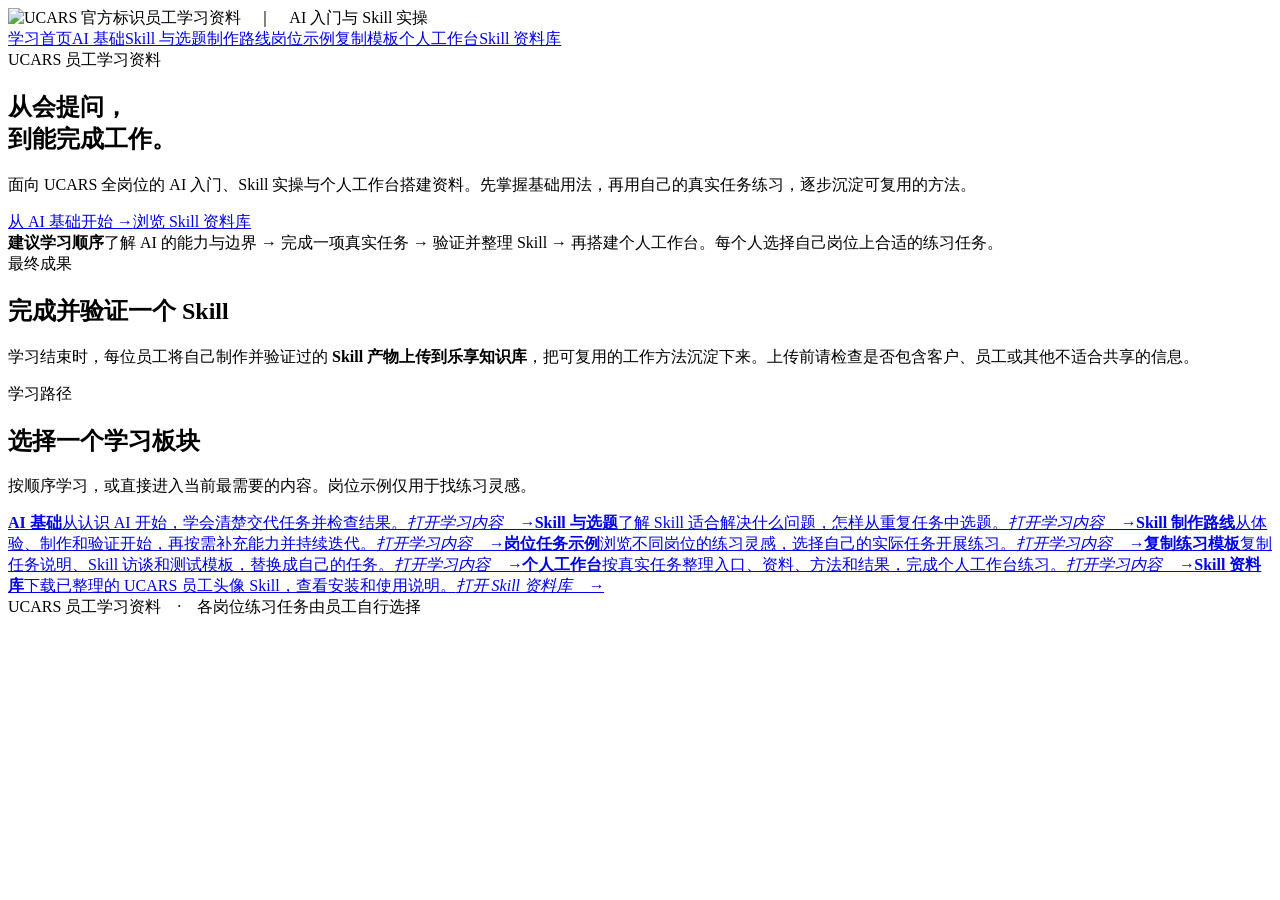
==== index.html @ 932a42fc "添加 UCARS AI 培训站页面" ====
<!doctype html>
<html lang="zh-CN"><head><meta charset="utf-8"><meta name="viewport" content="width=device-width,initial-scale=1"><meta name="description" content="UCARS 全岗位 AI 入门、Skill 实操、个人工作台和可复用 Skill 资料。"><title>AI 学习资料 · UCARS</title><link rel="stylesheet" href="assets/site.css"></head><body>
<header class="shell top"><img src="assets/ucars-logo-yellow.png" alt="UCARS 官方标识"><span>员工学习资料　｜　AI 入门与 Skill 实操</span></header>
<div class="shell"><nav class="site-nav" aria-label="学习资料导航"><a href="index.html" aria-current="page">学习首页</a><a href="ai-basics.html">AI 基础</a><a href="skill-guide.html">Skill 与选题</a><a href="skill-practice.html">制作路线</a><a href="role-examples.html">岗位示例</a><a href="practice-templates.html">复制模板</a><a href="personal-workspace.html">个人工作台</a><a href="skills.html">Skill 资料库</a></nav><section class="intro"><div><div class="eyebrow">UCARS 员工学习资料</div><h1>从会提问，<br>到能完成工作。</h1><p>面向 UCARS 全岗位的 AI 入门、Skill 实操与个人工作台搭建资料。先掌握基础用法，再用自己的真实任务练习，逐步沉淀可复用的方法。</p><div class="hero-actions"><a class="hero-primary" href="ai-basics.html">从 AI 基础开始 <span aria-hidden="true">→</span></a><a class="hero-secondary" href="skills.html">浏览 Skill 资料库</a></div></div><aside class="priority"><strong>建议学习顺序</strong>了解 AI 的能力与边界 → 完成一项真实任务 → 验证并整理 Skill → 再搭建个人工作台。每个人选择自己岗位上合适的练习任务。</aside></section><section class="final-outcome"><div><div class="kicker">最终成果</div><h2>完成并验证一个 Skill</h2></div><p>学习结束时，每位员工将自己制作并验证过的 <strong>Skill 产物上传到乐享知识库</strong>，把可复用的工作方法沉淀下来。上传前请检查是否包含客户、员工或其他不适合共享的信息。</p></section><main><section class="section"><div class="head"><div class="kicker">学习路径</div><h2>选择一个学习板块</h2><p>按顺序学习，或直接进入当前最需要的内容。岗位示例仅用于找练习灵感。</p></div><div class="page-nav-grid"><a class="page-card" href="ai-basics.html"><strong>AI 基础</strong><span>从认识 AI 开始，学会清楚交代任务并检查结果。</span><em>打开学习内容　→</em></a><a class="page-card" href="skill-guide.html"><strong>Skill 与选题</strong><span>了解 Skill 适合解决什么问题，怎样从重复任务中选题。</span><em>打开学习内容　→</em></a><a class="page-card" href="skill-practice.html"><strong>Skill 制作路线</strong><span>从体验、制作和验证开始，再按需补充能力并持续迭代。</span><em>打开学习内容　→</em></a><a class="page-card" href="role-examples.html"><strong>岗位任务示例</strong><span>浏览不同岗位的练习灵感，选择自己的实际任务开展练习。</span><em>打开学习内容　→</em></a><a class="page-card" href="practice-templates.html"><strong>复制练习模板</strong><span>复制任务说明、Skill 访谈和测试模板，替换成自己的任务。</span><em>打开学习内容　→</em></a><a class="page-card" href="personal-workspace.html"><strong>个人工作台</strong><span>按真实任务整理入口、资料、方法和结果，完成个人工作台练习。</span><em>打开学习内容　→</em></a><a class="page-card" href="skills.html"><strong>Skill 资料库</strong><span>下载已整理的 UCARS 员工头像 Skill，查看安装和使用说明。</span><em>打开 Skill 资料库　→</em></a></div></section></main><footer>UCARS 员工学习资料　·　各岗位练习任务由员工自行选择</footer></div></body></html>
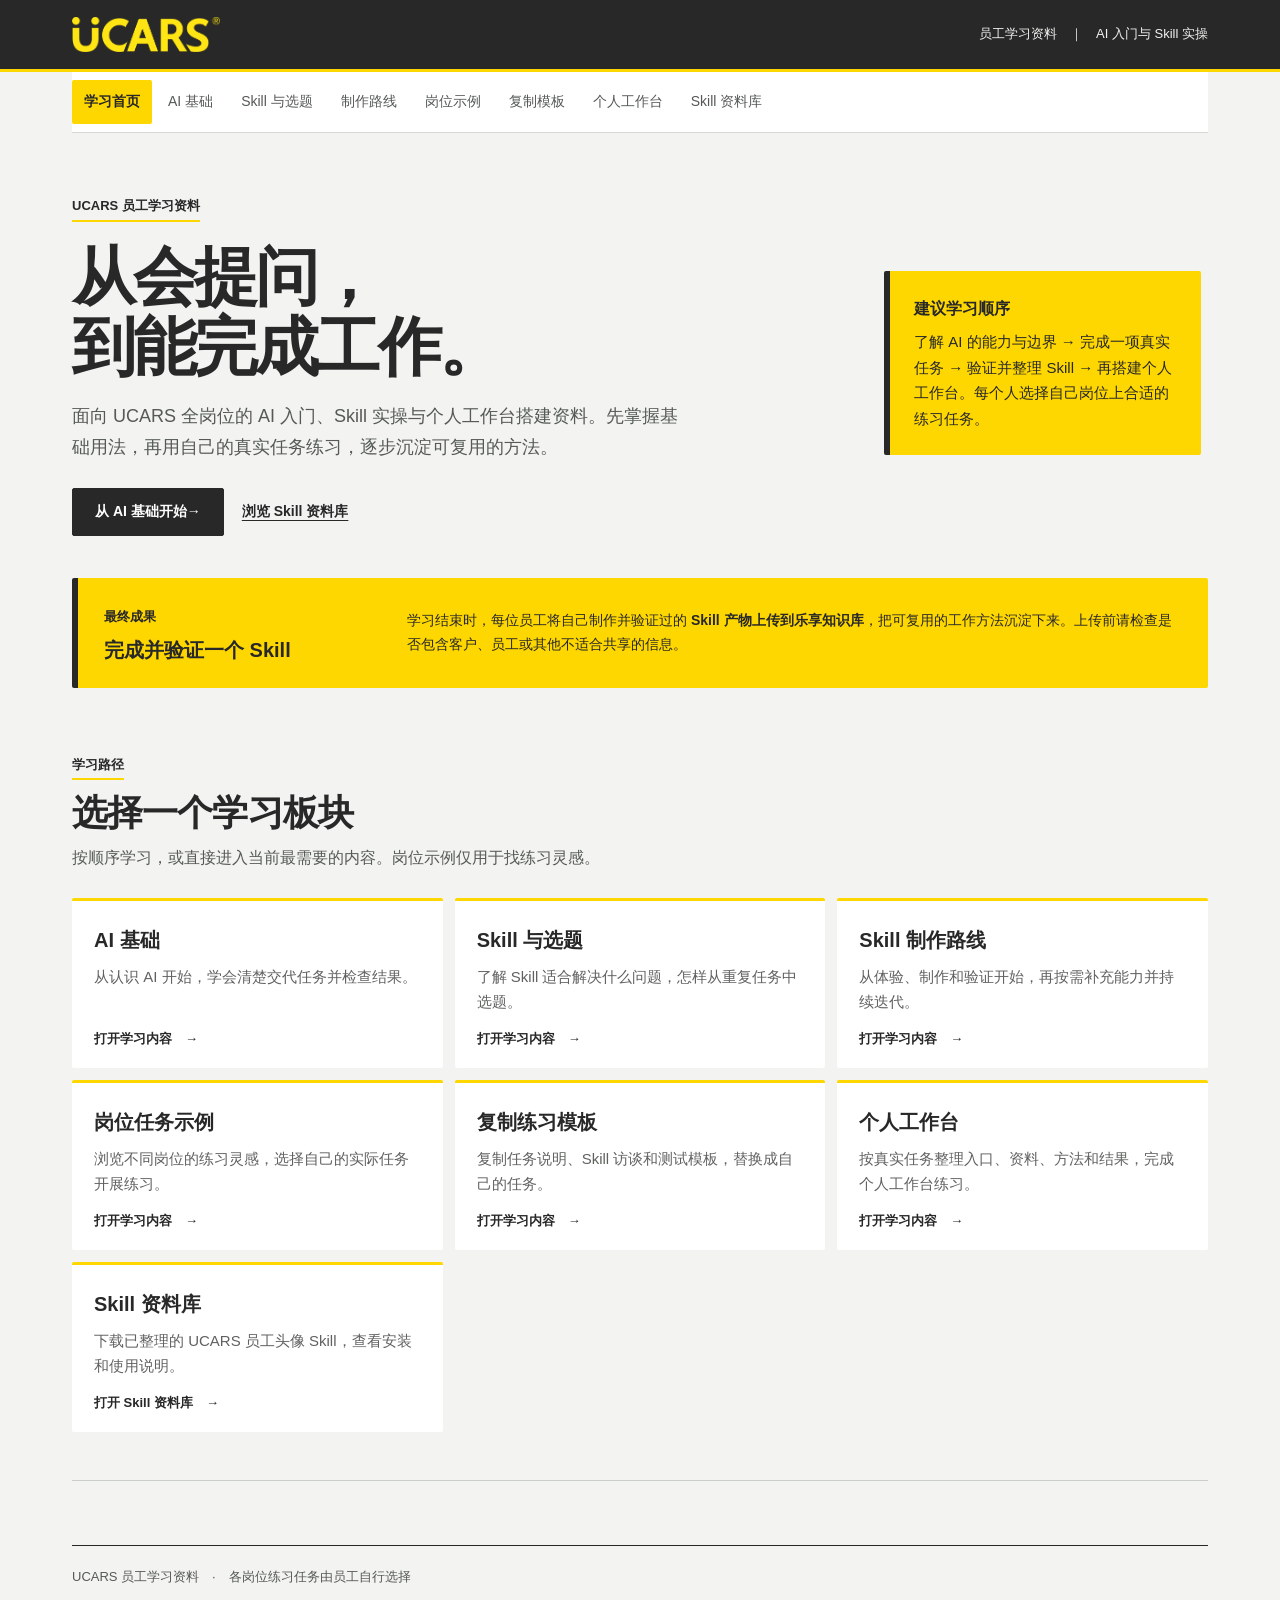
==== commit 631d9b7a: "优化网站英文名称" ====
--- a/index.html
+++ b/index.html
@@ -1,4 +1,4 @@
 <!doctype html>
-<html lang="zh-CN"><head><meta charset="utf-8"><meta name="viewport" content="width=device-width,initial-scale=1"><meta name="description" content="UCARS 全岗位 AI 入门、Skill 实操、个人工作台和可复用 Skill 资料。"><title>AI 学习资料 · UCARS</title><link rel="stylesheet" href="assets/site.css"></head><body>
+<html lang="zh-CN"><head><meta charset="utf-8"><meta name="viewport" content="width=device-width,initial-scale=1"><meta name="description" content="UCARS 全岗位 AI 入门、Skill 实操、个人工作台和可复用 Skill 资料。"><title>Employee Learning · yulin-ho</title><link rel="stylesheet" href="assets/site.css"></head><body>
 <header class="shell top"><img src="assets/ucars-logo-yellow.png" alt="UCARS 官方标识"><span>员工学习资料　｜　AI 入门与 Skill 实操</span></header>
-<div class="shell"><nav class="site-nav" aria-label="学习资料导航"><a href="index.html" aria-current="page">学习首页</a><a href="ai-basics.html">AI 基础</a><a href="skill-guide.html">Skill 与选题</a><a href="skill-practice.html">制作路线</a><a href="role-examples.html">岗位示例</a><a href="practice-templates.html">复制模板</a><a href="personal-workspace.html">个人工作台</a><a href="skills.html">Skill 资料库</a></nav><section class="intro"><div><div class="eyebrow">UCARS 员工学习资料</div><h1>从会提问，<br>到能完成工作。</h1><p>面向 UCARS 全岗位的 AI 入门、Skill 实操与个人工作台搭建资料。先掌握基础用法，再用自己的真实任务练习，逐步沉淀可复用的方法。</p><div class="hero-actions"><a class="hero-primary" href="ai-basics.html">从 AI 基础开始 <span aria-hidden="true">→</span></a><a class="hero-secondary" href="skills.html">浏览 Skill 资料库</a></div></div><aside class="priority"><strong>建议学习顺序</strong>了解 AI 的能力与边界 → 完成一项真实任务 → 验证并整理 Skill → 再搭建个人工作台。每个人选择自己岗位上合适的练习任务。</aside></section><section class="final-outcome"><div><div class="kicker">最终成果</div><h2>完成并验证一个 Skill</h2></div><p>学习结束时，每位员工将自己制作并验证过的 <strong>Skill 产物上传到乐享知识库</strong>，把可复用的工作方法沉淀下来。上传前请检查是否包含客户、员工或其他不适合共享的信息。</p></section><main><section class="section"><div class="head"><div class="kicker">学习路径</div><h2>选择一个学习板块</h2><p>按顺序学习，或直接进入当前最需要的内容。岗位示例仅用于找练习灵感。</p></div><div class="page-nav-grid"><a class="page-card" href="ai-basics.html"><strong>AI 基础</strong><span>从认识 AI 开始，学会清楚交代任务并检查结果。</span><em>打开学习内容　→</em></a><a class="page-card" href="skill-guide.html"><strong>Skill 与选题</strong><span>了解 Skill 适合解决什么问题，怎样从重复任务中选题。</span><em>打开学习内容　→</em></a><a class="page-card" href="skill-practice.html"><strong>Skill 制作路线</strong><span>从体验、制作和验证开始，再按需补充能力并持续迭代。</span><em>打开学习内容　→</em></a><a class="page-card" href="role-examples.html"><strong>岗位任务示例</strong><span>浏览不同岗位的练习灵感，选择自己的实际任务开展练习。</span><em>打开学习内容　→</em></a><a class="page-card" href="practice-templates.html"><strong>复制练习模板</strong><span>复制任务说明、Skill 访谈和测试模板，替换成自己的任务。</span><em>打开学习内容　→</em></a><a class="page-card" href="personal-workspace.html"><strong>个人工作台</strong><span>按真实任务整理入口、资料、方法和结果，完成个人工作台练习。</span><em>打开学习内容　→</em></a><a class="page-card" href="skills.html"><strong>Skill 资料库</strong><span>下载已整理的 UCARS 员工头像 Skill，查看安装和使用说明。</span><em>打开 Skill 资料库　→</em></a></div></section></main><footer>UCARS 员工学习资料　·　各岗位练习任务由员工自行选择</footer></div></body></html>+<div class="shell"><nav class="site-nav" aria-label="学习资料导航"><a href="index.html" aria-current="page">学习首页</a><a href="ai-basics.html">AI 基础</a><a href="skill-guide.html">Skill 与选题</a><a href="skill-practice.html">制作路线</a><a href="role-examples.html">岗位示例</a><a href="practice-templates.html">复制模板</a><a href="personal-workspace.html">个人工作台</a><a href="skills.html">Skill 资料库</a></nav><section class="intro"><div><div class="eyebrow">UCARS 员工学习资料</div><h1>从会提问，<br>到能完成工作。</h1><p>面向 UCARS 全岗位的 AI 入门、Skill 实操与个人工作台搭建资料。先掌握基础用法，再用自己的真实任务练习，逐步沉淀可复用的方法。</p><div class="hero-actions"><a class="hero-primary" href="ai-basics.html">从 AI 基础开始 <span aria-hidden="true">→</span></a><a class="hero-secondary" href="skills.html">浏览 Skill 资料库</a></div></div><aside class="priority"><strong>建议学习顺序</strong>了解 AI 的能力与边界 → 完成一项真实任务 → 验证并整理 Skill → 再搭建个人工作台。每个人选择自己岗位上合适的练习任务。</aside></section><section class="final-outcome"><div><div class="kicker">最终成果</div><h2>完成并验证一个 Skill</h2></div><p>学习结束时，每位员工将自己制作并验证过的 <strong>Skill 产物上传到乐享知识库</strong>，把可复用的工作方法沉淀下来。上传前请检查是否包含客户、员工或其他不适合共享的信息。</p></section><main><section class="section"><div class="head"><div class="kicker">学习路径</div><h2>选择一个学习板块</h2><p>按顺序学习，或直接进入当前最需要的内容。岗位示例仅用于找练习灵感。</p></div><div class="page-nav-grid"><a class="page-card" href="ai-basics.html"><strong>AI 基础</strong><span>从认识 AI 开始，学会清楚交代任务并检查结果。</span><em>打开学习内容　→</em></a><a class="page-card" href="skill-guide.html"><strong>Skill 与选题</strong><span>了解 Skill 适合解决什么问题，怎样从重复任务中选题。</span><em>打开学习内容　→</em></a><a class="page-card" href="skill-practice.html"><strong>Skill 制作路线</strong><span>从体验、制作和验证开始，再按需补充能力并持续迭代。</span><em>打开学习内容　→</em></a><a class="page-card" href="role-examples.html"><strong>岗位任务示例</strong><span>浏览不同岗位的练习灵感，选择自己的实际任务开展练习。</span><em>打开学习内容　→</em></a><a class="page-card" href="practice-templates.html"><strong>复制练习模板</strong><span>复制任务说明、Skill 访谈和测试模板，替换成自己的任务。</span><em>打开学习内容　→</em></a><a class="page-card" href="personal-workspace.html"><strong>个人工作台</strong><span>按真实任务整理入口、资料、方法和结果，完成个人工作台练习。</span><em>打开学习内容　→</em></a><a class="page-card" href="skills.html"><strong>Skill 资料库</strong><span>下载已整理的 UCARS 员工头像 Skill，查看安装和使用说明。</span><em>打开 Skill 资料库　→</em></a></div></section></main><footer>UCARS 员工学习资料　·　各岗位练习任务由员工自行选择</footer></div></body></html>
--- a/assets/site.css
+++ b/assets/site.css
@@ -0,0 +1,135 @@
+
+:root{--brand-yellow:#FFD700;--forest:#282828;--forest-deep:#282828;--ink:#282828;--muted:#5F625F;--paper:#F3F4F2;--surface:#FFFFFF;--surface-soft:#E9EBE8;--line:#D5D8D4;--warm:#FFF7CC;--focus:#282828;--measure:66ch;--space:8px}
+*{box-sizing:border-box}
+html{scroll-behavior:smooth;scroll-padding-top:76px}
+body{margin:0;background:var(--paper);color:var(--ink);font:16px/1.7 "Source Han Sans CN","Source Han Sans SC","Noto Sans CJK SC","PingFang SC","Microsoft YaHei",sans-serif}
+a{color:inherit}
+.shell{max-width:1200px;margin:auto;padding:0 32px}
+.top{width:100%;max-width:none;margin:0;min-height:72px;padding:10px max(32px,calc((100vw - 1136px)/2));display:flex;align-items:center;justify-content:space-between;background:var(--forest-deep);border-bottom:4px solid var(--brand-yellow);color:#fff}
+.top img{display:block;width:148px;height:auto}
+.top span{font-size:13px;color:#E5EBE7;font-weight:500;letter-spacing:.04em}
+.intro{padding:56px 0 34px;display:grid;grid-template-columns:minmax(0,1.4fr) minmax(260px,.6fr);gap:48px;align-items:center}
+.eyebrow,.kicker{font-size:12px;letter-spacing:.08em;color:var(--forest);font-weight:700}
+.eyebrow{display:inline-block;padding:5px 10px;background:#E5EDE7;border-radius:999px}
+.intro h1{font-size:clamp(38px,4.2vw,52px);font-weight:700;line-height:1.18;letter-spacing:-.035em;margin:18px 0 14px;max-width:13em}
+.intro p{font-size:17px;color:var(--muted);max-width:62ch;margin:0}
+.hero-actions{display:flex;align-items:center;gap:18px;margin-top:24px}
+.hero-primary{display:inline-flex;align-items:center;justify-content:center;min-height:46px;padding:0 19px;border-radius:8px;background:var(--forest);color:#fff;text-decoration:none;font-size:14px;font-weight:700;box-shadow:0 2px 5px rgba(25,60,52,.14)}
+.hero-primary:hover{background:var(--forest-deep)}.hero-secondary{color:var(--forest);font-size:14px;font-weight:700;text-decoration-thickness:1px;text-underline-offset:4px}
+.priority{border:1px solid var(--line);border-left:4px solid var(--brand-yellow);border-radius:12px;background:var(--surface);padding:20px 22px;color:var(--muted);font-size:14px;max-width:38ch;box-shadow:0 2px 8px rgba(32,40,36,.04)}
+.priority strong{display:block;color:var(--ink);font-size:15px;margin-bottom:7px}
+.nav{position:sticky;top:0;z-index:10;display:flex;gap:4px;overflow:auto;padding:8px 10px;background:rgba(245,244,239,.96);border-top:1px solid var(--line);border-bottom:1px solid var(--line);scrollbar-width:thin;backdrop-filter:blur(12px)}
+.nav a{white-space:nowrap;text-decoration:none;color:var(--muted);padding:8px 12px;font-size:14px;border-radius:7px;transition:background .15s,color .15s}
+.nav a:hover,.nav a:focus-visible{color:var(--forest-deep);background:#E7EDE8;outline:none}
+main{padding:12px 0 64px}
+.section{scroll-margin-top:76px;margin:0;padding:40px 0 46px;border-bottom:1px solid var(--line)}
+.head{margin-bottom:22px;max-width:var(--measure)}
+.head h2{font-size:clamp(26px,3vw,32px);font-weight:700;line-height:1.3;letter-spacing:-.02em;margin:8px 0}
+.head h3{font-weight:700;line-height:1.4}
+.head p{margin:8px 0;color:var(--muted);font-size:15px;max-width:68ch}
+.kicker{display:inline-block;text-transform:none;padding:2px 0;border-bottom:2px solid var(--brand-yellow)}
+.grid{display:grid;grid-template-columns:repeat(3,minmax(0,1fr));gap:16px}
+.card,.panel{min-width:0;background:var(--surface);border:1px solid var(--line);border-radius:12px;padding:20px 21px;box-shadow:0 2px 8px rgba(32,40,36,.035)}
+.card h3,.panel h3{font-size:17px;line-height:1.45;margin:0 0 8px}
+.card p,.panel p{color:var(--muted);font-size:14px;margin:0}
+.feature{display:grid;grid-template-columns:.72fr 1.28fr;background:var(--forest-deep);color:white;border-radius:14px;overflow:hidden;border:1px solid rgba(25,60,52,.12);box-shadow:0 8px 24px rgba(32,40,36,.07)}
+.feature-copy{padding:30px}.feature-copy .kicker{color:#F5D95F;border-color:#F5D95F}
+.feature-copy h3{font-size:25px;line-height:1.32;margin:12px 0}
+.feature-copy p,.feature-copy .note{color:#E0E9E4}.feature-copy .note{font-size:13px;margin-top:16px}
+.feature-body{background:var(--surface);color:var(--ink);padding:28px}
+.steps{padding:0;margin:0;list-style:none;display:grid;gap:18px;counter-reset:step}
+.steps li{display:grid;grid-template-columns:34px 1fr;gap:13px;align-items:start}
+.steps li:before{counter-increment:step;content:counter(step,decimal-leading-zero);width:32px;height:32px;border-radius:9px;background:#E6EEE8;color:var(--forest);font-size:12px;font-weight:700;display:grid;place-items:center}
+.steps strong{display:block;margin:1px 0 3px}.steps span{font-size:14px;color:var(--muted);line-height:1.7}
+.prompt{position:relative;background:var(--forest-deep);color:#F7F8F5;border:1px solid rgba(25,60,52,.15);border-radius:13px;padding:22px 24px;box-shadow:0 6px 18px rgba(32,40,36,.06)}
+.prompt pre{white-space:pre-wrap;overflow-wrap:anywhere;font:14px/1.75 "Source Han Sans CN","Source Han Sans SC","Noto Sans CJK SC",sans-serif;margin:0;padding:42px 0 0}
+.copy{position:absolute;right:16px;top:14px;border:0;border-radius:7px;color:var(--forest-deep);background:var(--brand-yellow);font:700 13px "Source Han Sans CN","Source Han Sans SC",sans-serif;padding:9px 14px;cursor:pointer}
+.copy:hover{filter:brightness(.96)}.copy:focus-visible{outline:3px solid #fff;outline-offset:2px}
+.after,.source{font-size:13px;color:var(--muted);margin-top:12px}.after{color:#DBE6E0}
+.workbench{display:grid;grid-template-columns:1fr 1fr;gap:16px}
+.panel ul{margin:0;padding-left:20px;color:var(--muted);font-size:14px}.panel li+li{margin-top:7px}
+.alert{background:var(--warm);border:1px solid #E9D98D;border-left:4px solid #D5B11A;border-radius:9px;color:#544B20;padding:15px 17px;font-size:14px}
+.source a{color:var(--forest);text-decoration-thickness:1px;text-underline-offset:3px}
+.concept-intro{display:flex;align-items:center;gap:14px;background:var(--forest-deep);color:#fff;border-radius:11px;padding:17px 20px;margin-bottom:16px}
+.concept-intro strong{color:#F5D95F;white-space:nowrap}.concept-intro span{font-size:14px}
+.formula{margin-top:16px;background:#E8EEE8;border:1px solid #D8E2D9;border-left:4px solid var(--forest);border-radius:10px;padding:17px 20px}.formula strong{display:block;margin-bottom:4px;color:var(--forest-deep)}.formula p{margin:0;color:var(--muted);font-size:14px}
+.callout{background:var(--warm);border:1px solid #E9D98D;border-left:4px solid #D5B11A;border-radius:9px;padding:14px 17px;color:#544B20;font-size:14px;margin-top:16px}
+footer{background:transparent;color:var(--muted);padding:20px 0 28px;border-top:1px solid var(--line);font-size:13px}
+:focus-visible{outline:3px solid var(--focus);outline-offset:3px}
+@media(max-width:900px){.shell{padding-left:24px;padding-right:24px}.top{padding-left:24px;padding-right:24px}.intro{gap:28px}.grid{grid-template-columns:repeat(2,minmax(0,1fr))}}
+@media(max-width:640px){.shell{padding-left:18px;padding-right:18px}.top{min-height:64px;padding-left:18px;padding-right:18px}.top img{width:122px}.top span{font-size:11px;max-width:150px;text-align:right}.intro{grid-template-columns:1fr;gap:20px;padding:36px 0 26px}.intro h1{font-size:38px}.hero-actions{gap:14px;flex-wrap:wrap}.priority{max-width:none}.nav{margin:0 -18px;padding:7px 18px}.nav a{font-size:13px;padding:7px 10px}.section{padding:30px 0 34px}.head h2{font-size:26px}.grid,.workbench,.feature{grid-template-columns:1fr}.feature-copy,.feature-body{padding:21px}.concept-intro{align-items:flex-start;flex-direction:column;gap:5px}.prompt{padding:18px}.prompt pre{font-size:13px;padding-top:44px}footer{padding:18px 18px 24px}}
+@media(prefers-reduced-motion:reduce){html{scroll-behavior:auto}*,*::before,*::after{transition:none!important}}
+
+.page-lead{padding:32px 0 6px}.page-lead p{max-width:68ch;color:var(--muted)}.page-nav-grid{display:grid;grid-template-columns:repeat(3,minmax(0,1fr));gap:16px}.page-card{display:flex;flex-direction:column;gap:8px;min-height:185px;padding:22px;background:var(--surface);border:1px solid var(--line);border-radius:12px;text-decoration:none;box-shadow:0 2px 8px rgba(32,40,36,.035);transition:transform .15s,box-shadow .15s}.page-card:hover{transform:translateY(-2px);box-shadow:0 8px 20px rgba(32,40,36,.08)}.page-card strong{font-size:18px;color:var(--ink)}.page-card span{font-size:14px;color:var(--muted)}.page-card em{margin-top:auto;color:var(--forest);font-style:normal;font-size:13px;font-weight:700}.site-nav{display:flex;gap:4px;overflow:auto;padding:8px 0;background:var(--paper);border-bottom:1px solid var(--line);scrollbar-width:thin}.site-nav a{white-space:nowrap;text-decoration:none;color:var(--muted);padding:8px 10px;font-size:13px;border-radius:7px}.site-nav a:hover,.site-nav a:focus-visible{color:var(--forest);background:#E7EDE8;outline:none}.empty-state{padding:36px;background:var(--surface);border:1px dashed #BFCAC1;border-radius:14px;text-align:center}.empty-mark{width:52px;height:52px;margin:0 auto 12px;border-radius:15px;background:#E6EEE8;display:grid;place-items:center;color:var(--forest);font-size:25px;font-weight:700}.empty-state h3{margin:0 0 7px;font-size:19px}.empty-state p{max-width:58ch;margin:0 auto;color:var(--muted);font-size:14px}@media(max-width:900px){.page-nav-grid{grid-template-columns:repeat(2,minmax(0,1fr))}}@media(max-width:640px){.page-nav-grid{grid-template-columns:1fr}.page-card{min-height:150px}.page-lead{padding:24px 0 2px}.site-nav{margin:0 -18px;padding:7px 18px}.empty-state{padding:26px 18px}}
+.final-outcome{display:grid;grid-template-columns:minmax(180px,.36fr) 1fr;gap:20px;align-items:center;margin:0 0 20px;padding:22px 24px;background:#E8EEE8;border:1px solid #D8E2D9;border-left:5px solid var(--forest);border-radius:12px}.final-outcome .kicker{margin-bottom:5px}.final-outcome h2{margin:0;font-size:20px;line-height:1.35;color:var(--forest-deep)}.final-outcome p{margin:0;color:var(--muted);font-size:14px}.final-outcome strong{color:var(--ink)}@media(max-width:640px){.final-outcome{grid-template-columns:1fr;gap:8px;padding:18px}}
+
+
+/* UCARS learning field guide: high-contrast brand colors, editorial hierarchy, restrained surfaces. */
+body{background:var(--paper);color:var(--ink);font-family:"Source Han Sans SC","Source Han Sans CN","Noto Sans CJK SC","PingFang SC","Microsoft YaHei",sans-serif}
+.top{background:#282828;border-bottom:3px solid var(--brand-yellow)}
+.top span{font-size:13px;color:#F1F1EF;letter-spacing:0}
+.nav{background:#FFFFFF;border-top:0;border-bottom:1px solid var(--line)}
+.nav a,.site-nav a{border-radius:2px;transition:background-color .15s,color .15s}
+.site-nav{position:sticky;top:0;z-index:10;background:rgba(255,255,255,.97);border-bottom:1px solid var(--line);backdrop-filter:blur(10px)}
+.site-nav a{color:#555A56;padding:10px 12px;font-size:14px}
+.site-nav a:hover,.site-nav a:focus-visible{background:#F3F4F2;color:#282828}
+.site-nav a[aria-current="page"]{color:#282828;background:var(--brand-yellow);font-weight:700}
+.eyebrow,.kicker{color:#282828;font-size:13px;font-weight:700;letter-spacing:0}
+.eyebrow{padding:3px 0;background:none;border-radius:0;border-bottom:2px solid var(--brand-yellow)}
+.kicker{border-bottom:2px solid var(--brand-yellow)}
+.intro{padding-top:58px;padding-bottom:42px;gap:56px}
+.intro h1{font-size:clamp(42px,5.2vw,64px);line-height:1.1;letter-spacing:-.045em;margin:20px 0 18px;max-width:12em}
+.intro p{font-size:18px;line-height:1.75;color:#555A56}
+.hero-primary{background:#282828;border:1px solid #282828;border-radius:2px;box-shadow:none;min-height:48px;padding:0 22px;color:#FFFFFF}
+.hero-primary:hover{background:#444;border-color:#444}
+.hero-secondary{color:#282828}
+.priority{background:var(--brand-yellow);border:0;border-left:6px solid #282828;border-radius:2px;padding:24px;color:#282828;font-size:15px;box-shadow:none}
+.priority strong{color:#282828;font-size:16px}
+.page-lead{padding:34px 0 18px;border-bottom:1px solid var(--line)}
+.page-lead .eyebrow{margin-bottom:12px}
+.page-lead p{font-size:17px;line-height:1.75;color:#555A56}
+main{padding-top:0}
+.section{padding:42px 0 48px;border-bottom:1px solid #C9CECA}
+.head{margin-bottom:26px}
+.head h2{font-size:clamp(28px,3vw,36px);line-height:1.25;letter-spacing:-.025em;margin:10px 0 9px}
+.head p{font-size:16px;line-height:1.75;color:#555A56}
+.grid{gap:0 28px;border-top:1px solid #282828}
+.card,.panel{background:#FFFFFF;border:0;border-bottom:1px solid var(--line);border-radius:0;padding:22px 20px;box-shadow:none}
+.card h3,.panel h3{font-size:19px;line-height:1.4}
+.card p,.panel p,.panel ul{font-size:15px;line-height:1.75}
+.page-nav-grid{gap:12px}
+.page-card{min-height:170px;padding:22px 22px 18px;background:#FFFFFF;border:0;border-top:3px solid var(--brand-yellow);border-radius:2px;box-shadow:none;transition:background-color .15s,color .15s}
+.page-card:hover{transform:none;background:#282828;box-shadow:none}
+.page-card:hover strong,.page-card:hover span,.page-card:hover em{color:#FFFFFF}
+.page-card strong{font-size:20px;color:#282828}
+.page-card span{font-size:15px;line-height:1.65;color:#5F625F}
+.page-card em{color:#282828}
+.feature{grid-template-columns:minmax(245px,.62fr) minmax(0,1.38fr);border:0;border-radius:2px;background:#282828;box-shadow:none}
+.feature-copy{padding:32px;background:#282828}
+.feature-copy .kicker{color:var(--brand-yellow);border-color:var(--brand-yellow)}
+.feature-copy h3{font-size:27px;line-height:1.3}
+.feature-copy p,.feature-copy .note{color:#E5E5E2}
+.feature-copy .note{font-size:14px;line-height:1.7}
+.feature-body{padding:32px;background:#FFFFFF}
+.steps{gap:20px}
+.steps li{grid-template-columns:36px 1fr;gap:15px}
+.steps li:before{width:34px;height:34px;border-radius:2px;background:var(--brand-yellow);color:#282828;font-size:13px}
+.steps strong{font-size:16px}
+.steps span{font-size:15px;line-height:1.75;color:#555A56}
+.prompt{background:#282828;border:0;border-radius:2px;padding:24px 26px;box-shadow:none}
+.prompt pre{font-size:15px;line-height:1.8}
+.copy{border-radius:2px;background:var(--brand-yellow);color:#282828;font-size:14px;padding:10px 16px}
+.after{font-size:14px;line-height:1.7;color:#E6E7E4}
+.workbench{gap:22px}
+.alert,.callout{background:#FFF7CC;border:0;border-left:5px solid var(--brand-yellow);border-radius:2px;color:#282828;padding:17px 20px;font-size:15px;line-height:1.75}
+.concept-intro{background:#282828;border-radius:2px;padding:20px 22px}
+.concept-intro strong{color:var(--brand-yellow)}
+.formula{background:#FFFFFF;border:0;border-left:5px solid var(--brand-yellow);border-radius:2px;padding:20px 22px}
+.final-outcome{background:var(--brand-yellow);border:0;border-left:6px solid #282828;border-radius:2px;gap:24px;padding:24px 26px}
+.final-outcome h2,.final-outcome p,.final-outcome strong{color:#282828}
+.empty-state{background:#FFFFFF;border:1px solid #282828;border-radius:2px;text-align:left}
+.empty-mark{border-radius:2px;background:var(--brand-yellow);color:#282828}
+footer{border-top:1px solid #282828;color:#555A56}
+:focus-visible{outline:3px solid #282828;outline-offset:3px}
+@media(max-width:900px){.intro{gap:32px}.feature{grid-template-columns:minmax(205px,.65fr) minmax(0,1.35fr)}}
+@media(max-width:640px){.intro{padding-top:38px;padding-bottom:30px}.intro h1{font-size:42px}.intro p{font-size:16px}.site-nav{margin:0 -18px;padding:6px 18px}.site-nav a{font-size:14px;padding:9px 10px}.page-lead{padding:25px 0 14px}.page-lead p{font-size:16px}.section{padding:32px 0 36px}.feature-copy,.feature-body{padding:22px}.feature-copy h3{font-size:24px}.steps{gap:17px}.prompt{padding:20px}.prompt pre{font-size:14px;line-height:1.75}.final-outcome{padding:20px;gap:10px}.card,.panel{padding:19px 16px}}
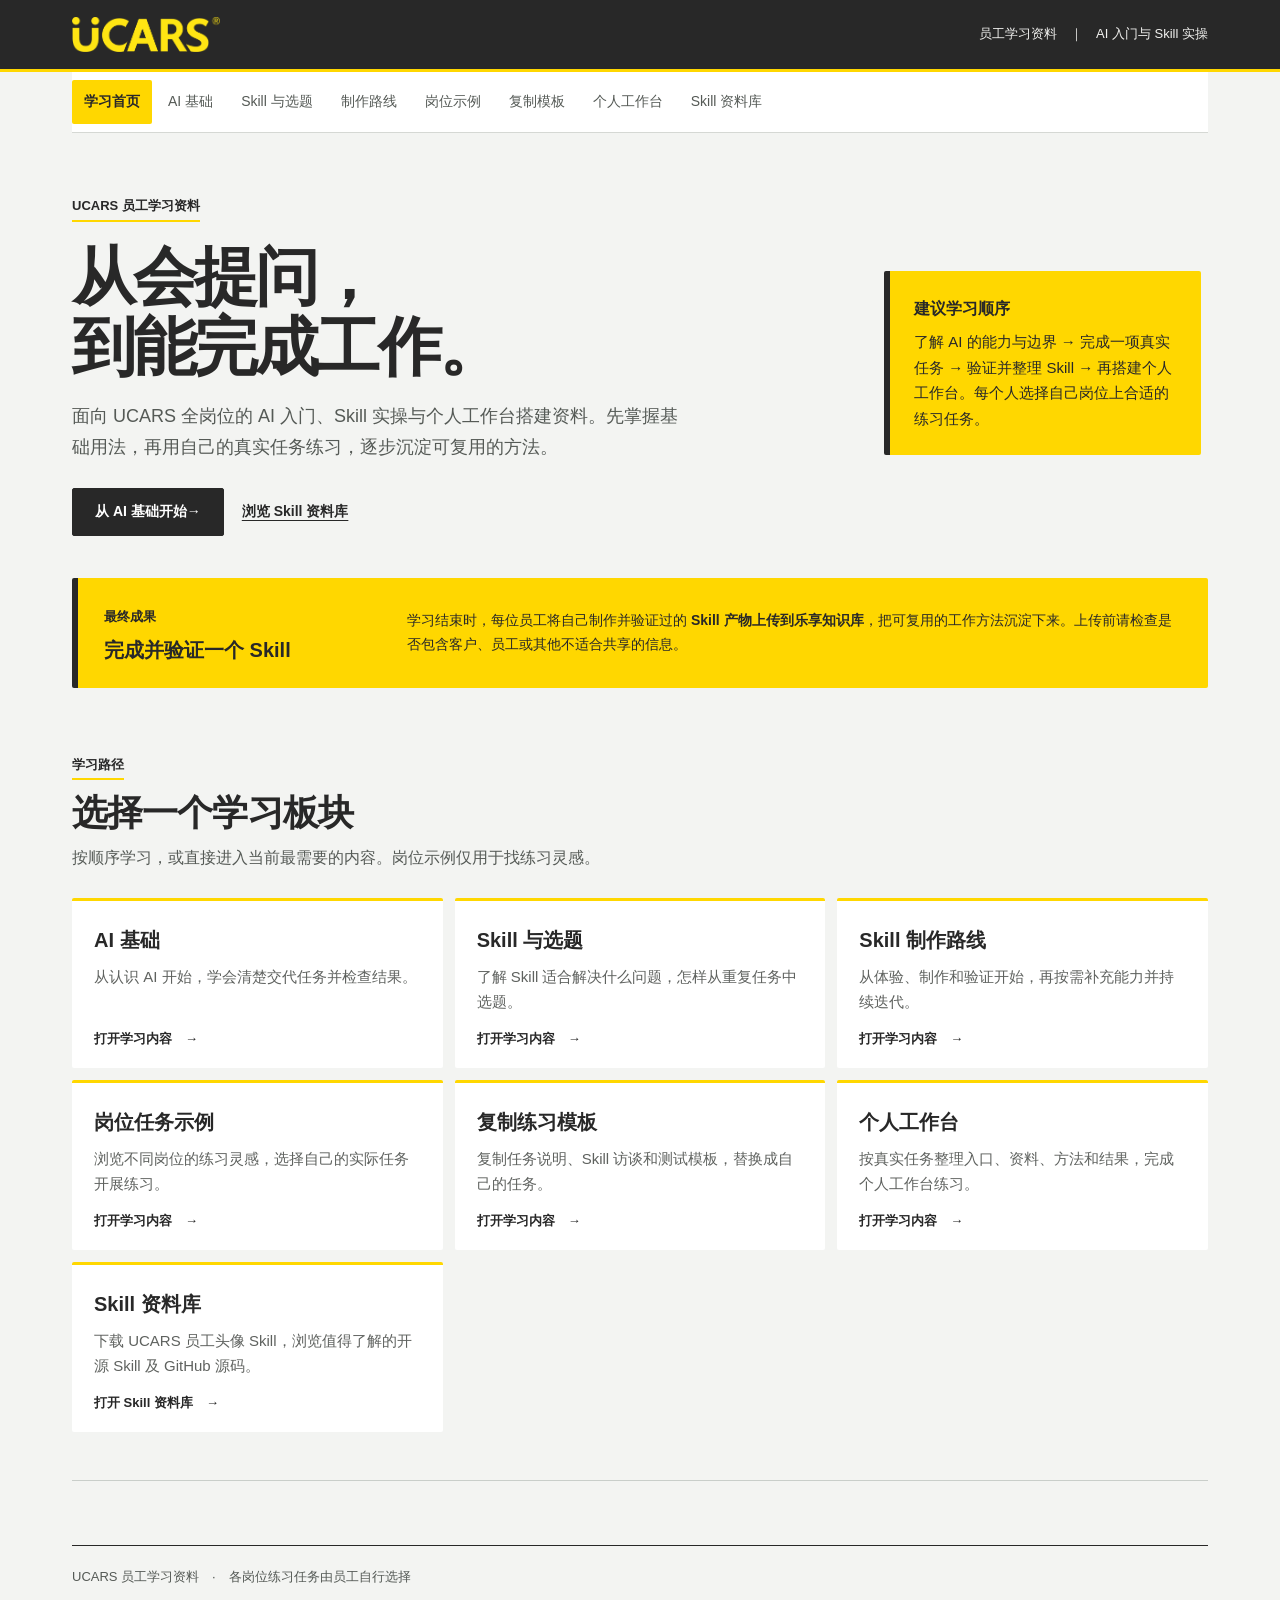
==== commit 15efeab9: "添加开源 Skill 资料与 GitHub 导航" ====
--- a/index.html
+++ b/index.html
@@ -1,4 +1,4 @@
 <!doctype html>
 <html lang="zh-CN"><head><meta charset="utf-8"><meta name="viewport" content="width=device-width,initial-scale=1"><meta name="description" content="UCARS 全岗位 AI 入门、Skill 实操、个人工作台和可复用 Skill 资料。"><title>Employee Learning · yulin-ho</title><link rel="stylesheet" href="assets/site.css"></head><body>
 <header class="shell top"><img src="assets/ucars-logo-yellow.png" alt="UCARS 官方标识"><span>员工学习资料　｜　AI 入门与 Skill 实操</span></header>
-<div class="shell"><nav class="site-nav" aria-label="学习资料导航"><a href="index.html" aria-current="page">学习首页</a><a href="ai-basics.html">AI 基础</a><a href="skill-guide.html">Skill 与选题</a><a href="skill-practice.html">制作路线</a><a href="role-examples.html">岗位示例</a><a href="practice-templates.html">复制模板</a><a href="personal-workspace.html">个人工作台</a><a href="skills.html">Skill 资料库</a></nav><section class="intro"><div><div class="eyebrow">UCARS 员工学习资料</div><h1>从会提问，<br>到能完成工作。</h1><p>面向 UCARS 全岗位的 AI 入门、Skill 实操与个人工作台搭建资料。先掌握基础用法，再用自己的真实任务练习，逐步沉淀可复用的方法。</p><div class="hero-actions"><a class="hero-primary" href="ai-basics.html">从 AI 基础开始 <span aria-hidden="true">→</span></a><a class="hero-secondary" href="skills.html">浏览 Skill 资料库</a></div></div><aside class="priority"><strong>建议学习顺序</strong>了解 AI 的能力与边界 → 完成一项真实任务 → 验证并整理 Skill → 再搭建个人工作台。每个人选择自己岗位上合适的练习任务。</aside></section><section class="final-outcome"><div><div class="kicker">最终成果</div><h2>完成并验证一个 Skill</h2></div><p>学习结束时，每位员工将自己制作并验证过的 <strong>Skill 产物上传到乐享知识库</strong>，把可复用的工作方法沉淀下来。上传前请检查是否包含客户、员工或其他不适合共享的信息。</p></section><main><section class="section"><div class="head"><div class="kicker">学习路径</div><h2>选择一个学习板块</h2><p>按顺序学习，或直接进入当前最需要的内容。岗位示例仅用于找练习灵感。</p></div><div class="page-nav-grid"><a class="page-card" href="ai-basics.html"><strong>AI 基础</strong><span>从认识 AI 开始，学会清楚交代任务并检查结果。</span><em>打开学习内容　→</em></a><a class="page-card" href="skill-guide.html"><strong>Skill 与选题</strong><span>了解 Skill 适合解决什么问题，怎样从重复任务中选题。</span><em>打开学习内容　→</em></a><a class="page-card" href="skill-practice.html"><strong>Skill 制作路线</strong><span>从体验、制作和验证开始，再按需补充能力并持续迭代。</span><em>打开学习内容　→</em></a><a class="page-card" href="role-examples.html"><strong>岗位任务示例</strong><span>浏览不同岗位的练习灵感，选择自己的实际任务开展练习。</span><em>打开学习内容　→</em></a><a class="page-card" href="practice-templates.html"><strong>复制练习模板</strong><span>复制任务说明、Skill 访谈和测试模板，替换成自己的任务。</span><em>打开学习内容　→</em></a><a class="page-card" href="personal-workspace.html"><strong>个人工作台</strong><span>按真实任务整理入口、资料、方法和结果，完成个人工作台练习。</span><em>打开学习内容　→</em></a><a class="page-card" href="skills.html"><strong>Skill 资料库</strong><span>下载已整理的 UCARS 员工头像 Skill，查看安装和使用说明。</span><em>打开 Skill 资料库　→</em></a></div></section></main><footer>UCARS 员工学习资料　·　各岗位练习任务由员工自行选择</footer></div></body></html>
+<div class="shell"><nav class="site-nav" aria-label="学习资料导航"><a href="index.html" aria-current="page">学习首页</a><a href="ai-basics.html">AI 基础</a><a href="skill-guide.html">Skill 与选题</a><a href="skill-practice.html">制作路线</a><a href="role-examples.html">岗位示例</a><a href="practice-templates.html">复制模板</a><a href="personal-workspace.html">个人工作台</a><a href="skills.html">Skill 资料库</a></nav><section class="intro"><div><div class="eyebrow">UCARS 员工学习资料</div><h1>从会提问，<br>到能完成工作。</h1><p>面向 UCARS 全岗位的 AI 入门、Skill 实操与个人工作台搭建资料。先掌握基础用法，再用自己的真实任务练习，逐步沉淀可复用的方法。</p><div class="hero-actions"><a class="hero-primary" href="ai-basics.html">从 AI 基础开始 <span aria-hidden="true">→</span></a><a class="hero-secondary" href="skills.html">浏览 Skill 资料库</a></div></div><aside class="priority"><strong>建议学习顺序</strong>了解 AI 的能力与边界 → 完成一项真实任务 → 验证并整理 Skill → 再搭建个人工作台。每个人选择自己岗位上合适的练习任务。</aside></section><section class="final-outcome"><div><div class="kicker">最终成果</div><h2>完成并验证一个 Skill</h2></div><p>学习结束时，每位员工将自己制作并验证过的 <strong>Skill 产物上传到乐享知识库</strong>，把可复用的工作方法沉淀下来。上传前请检查是否包含客户、员工或其他不适合共享的信息。</p></section><main><section class="section"><div class="head"><div class="kicker">学习路径</div><h2>选择一个学习板块</h2><p>按顺序学习，或直接进入当前最需要的内容。岗位示例仅用于找练习灵感。</p></div><div class="page-nav-grid"><a class="page-card" href="ai-basics.html"><strong>AI 基础</strong><span>从认识 AI 开始，学会清楚交代任务并检查结果。</span><em>打开学习内容　→</em></a><a class="page-card" href="skill-guide.html"><strong>Skill 与选题</strong><span>了解 Skill 适合解决什么问题，怎样从重复任务中选题。</span><em>打开学习内容　→</em></a><a class="page-card" href="skill-practice.html"><strong>Skill 制作路线</strong><span>从体验、制作和验证开始，再按需补充能力并持续迭代。</span><em>打开学习内容　→</em></a><a class="page-card" href="role-examples.html"><strong>岗位任务示例</strong><span>浏览不同岗位的练习灵感，选择自己的实际任务开展练习。</span><em>打开学习内容　→</em></a><a class="page-card" href="practice-templates.html"><strong>复制练习模板</strong><span>复制任务说明、Skill 访谈和测试模板，替换成自己的任务。</span><em>打开学习内容　→</em></a><a class="page-card" href="personal-workspace.html"><strong>个人工作台</strong><span>按真实任务整理入口、资料、方法和结果，完成个人工作台练习。</span><em>打开学习内容　→</em></a><a class="page-card" href="skills.html"><strong>Skill 资料库</strong><span>下载 UCARS 员工头像 Skill，浏览值得了解的开源 Skill 及 GitHub 源码。</span><em>打开 Skill 资料库　→</em></a></div></section></main><footer>UCARS 员工学习资料　·　各岗位练习任务由员工自行选择</footer></div></body></html>
